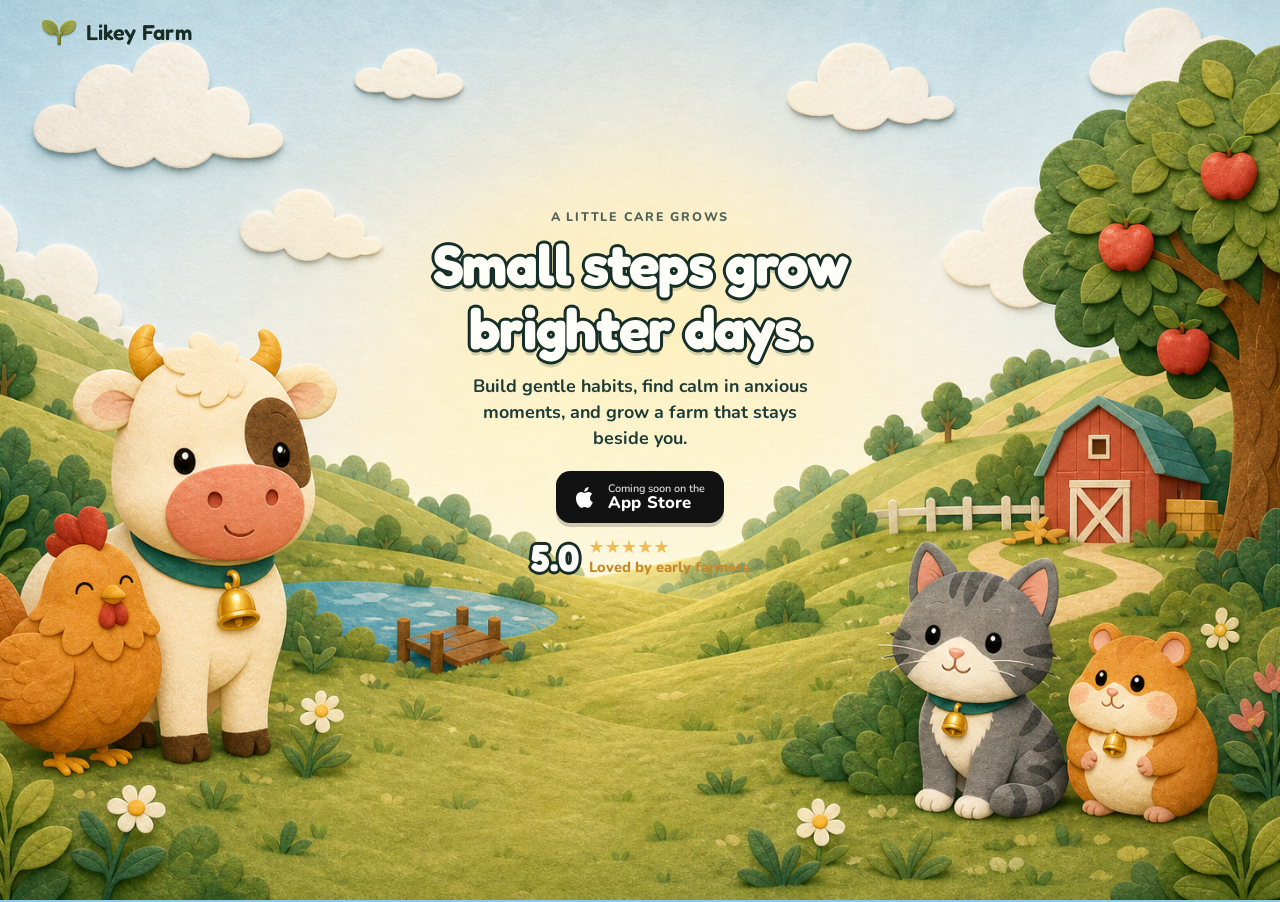
==== index.html @ 561396b1 "first commit" ====
<!DOCTYPE html>
<html lang="en">
<head>
  <meta charset="UTF-8" />
  <meta name="viewport" content="width=device-width, initial-scale=1, viewport-fit=cover" />
  <meta name="theme-color" content="#8ec8e8" />
  <meta name="apple-mobile-web-app-capable" content="yes" />
  <title>Likey Farm — Small steps grow brighter days</title>
  <meta name="description" content="Build gentle habits, find calm in anxious moments, and grow a farm that stays beside you." />
  <link rel="preconnect" href="https://fonts.googleapis.com" />
  <link rel="preconnect" href="https://fonts.gstatic.com" crossorigin />
  <link href="https://fonts.googleapis.com/css2?family=Fredoka:wght@500;600;700&family=Nunito:wght@500;600;700;800&display=swap" rel="stylesheet" />
  <link rel="stylesheet" href="styles.css" />
</head>
<body>
  <div class="scene" aria-hidden="true">
    <picture>
      <source media="(max-width: 720px)" srcset="assets/likey-hero-mobile.png" />
      <img class="scene__bg" src="assets/likey-hero-scene.png" alt="" />
    </picture>
    <div class="scene__glow"></div>
  </div>

  <header class="topbar">
    <a class="brand" href="#top" aria-label="Likey Farm home">
      <img class="brand__mark" src="assets/likey-logo.png" alt="" width="40" height="40" />
      <span class="brand__name">Likey Farm</span>
    </a>
  </header>

  <main id="top" class="hero">
    <div class="hero__copy">
      <p class="hero__eyebrow">A little care grows</p>
      <h1 class="hero__title">Small steps grow brighter days.</h1>
      <p class="hero__sub">
        Build gentle habits, find calm in anxious moments, and grow a farm that stays beside you.
      </p>

      <div class="hero__actions">
        <a class="store-btn" href="#" aria-disabled="true">
          <svg class="store-btn__icon" viewBox="0 0 24 24" aria-hidden="true">
            <path fill="currentColor" d="M18.71 19.5c-.83 1.24-1.71 2.45-3.05 2.47-1.34.03-1.77-.79-3.29-.79-1.53 0-2 .77-3.27.82-1.31.05-2.3-1.32-3.14-2.53C4.25 17 2.94 12.45 4.7 9.39c.87-1.52 2.43-2.48 4.12-2.51 1.28-.02 2.5.87 3.29.87.78 0 2.26-1.07 3.81-.91.65.03 2.47.26 3.64 1.98-.09.06-2.17 1.28-2.15 3.81.03 3.02 2.65 4.03 2.68 4.04-.03.07-.42 1.44-1.38 2.83M13 3.5c.73-.83 1.94-1.46 2.94-1.5.13 1.17-.34 2.35-1.04 3.19-.69.85-1.83 1.51-2.95 1.42-.15-1.15.41-2.35 1.05-3.11z"/>
          </svg>
          <span class="store-btn__text">
            <span class="store-btn__label">Coming soon on the</span>
            <span class="store-btn__store">App Store</span>
          </span>
        </a>
      </div>

      <div class="hero__proof">
        <span class="hero__score" aria-hidden="true">5.0</span>
        <div class="hero__ratings">
          <div class="stars" aria-hidden="true">
            <span></span><span></span><span></span><span></span><span></span>
          </div>
          <p>Loved by early farmers</p>
        </div>
      </div>
    </div>
  </main>
</body>
</html>
---- styles.css ----
:root {
  --ink: #1f3d36;
  --ink-deep: #163029;
  --milk: #fff8ea;
  --butter: #f0ba57;
  --meadow: #3b7d61;
  --sky: #8ec8e8;
  --safe-top: env(safe-area-inset-top, 0px);
  --safe-right: env(safe-area-inset-right, 0px);
  --safe-bottom: env(safe-area-inset-bottom, 0px);
  --safe-left: env(safe-area-inset-left, 0px);
  --pad-x: clamp(1rem, 4.5vw, 2.5rem);
  --topbar-h: 3.75rem;
}

*,
*::before,
*::after {
  box-sizing: border-box;
}

html {
  margin: 0;
  min-height: 100%;
  -webkit-text-size-adjust: 100%;
  text-size-adjust: 100%;
}

body {
  margin: 0;
  min-height: 100vh;
  min-height: 100dvh;
  font-family: "Nunito", system-ui, sans-serif;
  color: var(--ink);
  background: var(--sky);
  overflow-x: hidden;
}

img {
  display: block;
  max-width: 100%;
  height: auto;
}

a {
  color: inherit;
  text-decoration: none;
  -webkit-tap-highlight-color: transparent;
}

.scene {
  position: fixed;
  inset: 0;
  z-index: 0;
  pointer-events: none;
  overflow: hidden;
}

.scene picture {
  display: block;
  width: 100%;
  height: 100%;
}

.scene__bg {
  width: 100%;
  height: 100%;
  object-fit: cover;
  object-position: center 62%;
  transform-origin: center 65%;
  animation: scene-breathe 14s ease-in-out infinite alternate;
}

.scene__glow {
  position: absolute;
  left: 50%;
  top: 34%;
  width: min(48vw, 480px);
  height: min(38vw, 380px);
  transform: translate(-50%, -50%);
  background: radial-gradient(
    ellipse at center,
    rgba(255, 236, 170, 0.5) 0%,
    rgba(255, 236, 170, 0.16) 42%,
    transparent 72%
  );
  animation: glow-pulse 5s ease-in-out infinite alternate;
}

.topbar {
  position: relative;
  z-index: 2;
  min-height: var(--topbar-h);
  display: flex;
  align-items: center;
  padding:
    calc(0.85rem + var(--safe-top))
    calc(var(--pad-x) + var(--safe-right))
    0.65rem
    calc(var(--pad-x) + var(--safe-left));
}

.brand {
  display: inline-flex;
  align-items: center;
  gap: 0.5rem;
  max-width: 100%;
  animation: fade-down 0.8s ease both;
}

.brand__mark {
  width: clamp(1.85rem, 5vw, 2.35rem);
  height: clamp(1.85rem, 5vw, 2.35rem);
  object-fit: contain;
  flex-shrink: 0;
  filter: drop-shadow(0 2px 0 rgba(31, 61, 54, 0.12));
}

.brand__name {
  font-family: "Fredoka", "Nunito", sans-serif;
  font-weight: 600;
  font-size: clamp(1.15rem, 3.8vw, 1.35rem);
  letter-spacing: 0.01em;
  color: var(--ink-deep);
  text-shadow: 0 1px 0 rgba(255, 248, 234, 0.55);
  white-space: nowrap;
}

.hero {
  position: relative;
  z-index: 1;
  width: 100%;
  min-height: calc(100vh - var(--topbar-h) - var(--safe-top));
  min-height: calc(100dvh - var(--topbar-h) - var(--safe-top));
  display: flex;
  flex-direction: column;
  align-items: center;
  justify-content: center;
  padding:
    1.25rem
    calc(var(--pad-x) + var(--safe-right))
    calc(22vh + var(--safe-bottom))
    calc(var(--pad-x) + var(--safe-left));
}

.hero__copy {
  width: min(100%, 40rem);
  text-align: center;
  animation: fade-up 0.9s ease 0.12s both;
}

.hero__eyebrow {
  margin: 0 0 0.55rem;
  font-size: clamp(0.68rem, 2.4vw, 0.78rem);
  font-weight: 800;
  letter-spacing: 0.14em;
  text-transform: uppercase;
  color: var(--ink);
  opacity: 0.78;
}

.hero__title {
  margin: 0;
  font-family: "Fredoka", "Nunito", sans-serif;
  font-weight: 700;
  font-size: clamp(1.7rem, 6.2vw, 3.55rem);
  line-height: 1.12;
  letter-spacing: -0.02em;
  color: #fffef8;
  max-width: 18ch;
  margin-inline: auto;
  paint-order: stroke fill;
  text-shadow:
    -2px -2px 0 var(--ink-deep),
     2px -2px 0 var(--ink-deep),
    -2px  2px 0 var(--ink-deep),
     2px  2px 0 var(--ink-deep),
    -3px  0 0 var(--ink-deep),
     3px  0 0 var(--ink-deep),
     0 -3px 0 var(--ink-deep),
     0  3px 0 var(--ink-deep),
     0  6px 0 rgba(22, 48, 41, 0.18);
}

.hero__sub {
  margin: 0.85rem auto 0;
  max-width: 34ch;
  font-size: clamp(0.95rem, 3.2vw, 1.12rem);
  font-weight: 700;
  line-height: 1.45;
  color: var(--ink);
  text-shadow: 0 1px 0 rgba(255, 248, 234, 0.45);
}

.hero__actions {
  display: flex;
  justify-content: center;
  gap: 0.75rem;
  margin-top: 1.2rem;
  flex-wrap: wrap;
  width: 100%;
}

.store-btn {
  display: inline-flex;
  align-items: center;
  justify-content: center;
  gap: 0.7rem;
  min-height: 3.1rem;
  padding: 0.72rem 1.2rem 0.72rem 1rem;
  border-radius: 0.9rem;
  background: #121212;
  color: #fff;
  box-shadow: 0 4px 0 rgba(18, 18, 18, 0.2);
  transition: transform 0.2s ease, box-shadow 0.2s ease;
  cursor: default;
  max-width: 100%;
}

.store-btn:hover {
  transform: translateY(-2px);
  box-shadow: 0 6px 0 rgba(18, 18, 18, 0.18);
}

.store-btn:active {
  transform: translateY(1px);
  box-shadow: 0 2px 0 rgba(18, 18, 18, 0.2);
}

.store-btn__icon {
  width: 1.55rem;
  height: 1.55rem;
  flex-shrink: 0;
}

.store-btn__text {
  display: flex;
  flex-direction: column;
  align-items: flex-start;
  line-height: 1.05;
  text-align: left;
}

.store-btn__label {
  font-size: 0.68rem;
  font-weight: 600;
  opacity: 0.85;
}

.store-btn__store {
  font-size: 1.05rem;
  font-weight: 800;
  letter-spacing: 0.01em;
}

.hero__proof {
  margin-top: 1rem;
  display: inline-flex;
  align-items: center;
  justify-content: center;
  gap: 0.65rem;
  animation: fade-up 1s ease 0.28s both;
}

.hero__score {
  font-family: "Fredoka", "Nunito", sans-serif;
  font-size: clamp(1.85rem, 6vw, 2.35rem);
  font-weight: 700;
  line-height: 1;
  color: #fffef8;
  text-shadow:
    -2px -2px 0 var(--ink-deep),
     2px -2px 0 var(--ink-deep),
    -2px  2px 0 var(--ink-deep),
     2px  2px 0 var(--ink-deep),
    -3px  0 0 var(--ink-deep),
     3px  0 0 var(--ink-deep),
     0 -3px 0 var(--ink-deep),
     0  3px 0 var(--ink-deep);
}

.hero__ratings {
  display: flex;
  flex-direction: column;
  align-items: flex-start;
  gap: 0.15rem;
}

.hero__ratings p {
  margin: 0;
  font-size: clamp(0.82rem, 2.8vw, 0.92rem);
  font-weight: 800;
  color: #c4892a;
}

.stars {
  display: flex;
  gap: 0.12rem;
}

.stars span {
  width: 0.9rem;
  height: 0.9rem;
  background: var(--butter);
  clip-path: polygon(
    50% 0%,
    61% 35%,
    98% 35%,
    68% 57%,
    79% 91%,
    50% 70%,
    21% 91%,
    32% 57%,
    2% 35%,
    39% 35%
  );
  filter: drop-shadow(0 1px 0 rgba(97, 59, 43, 0.25));
}

@keyframes fade-up {
  from {
    opacity: 0;
    transform: translateY(18px);
  }
  to {
    opacity: 1;
    transform: translateY(0);
  }
}

@keyframes fade-down {
  from {
    opacity: 0;
    transform: translateY(-10px);
  }
  to {
    opacity: 1;
    transform: translateY(0);
  }
}

@keyframes glow-pulse {
  from {
    opacity: 0.7;
    transform: translate(-50%, -50%) scale(0.96);
  }
  to {
    opacity: 1;
    transform: translate(-50%, -50%) scale(1.04);
  }
}

@keyframes scene-breathe {
  from {
    transform: scale(1);
  }
  to {
    transform: scale(1.018);
  }
}

/* Tablet */
@media (max-width: 900px) {
  .hero {
    justify-content: flex-start;
    padding-top: clamp(1.5rem, 6vh, 3.5rem);
    padding-bottom: calc(34vh + var(--safe-bottom));
  }

  .scene__bg {
    object-position: center 55%;
  }

  .scene__glow {
    top: 28%;
    width: min(70vw, 420px);
    height: min(48vw, 320px);
  }
}

@media (max-width: 720px) and (min-width: 641px) {
  .scene__bg {
    object-position: center 50%;
  }
}

/* Phone */
@media (max-width: 640px) {
  :root {
    --pad-x: 1.1rem;
    --topbar-h: 3.4rem;
  }

  .hero {
    justify-content: flex-start;
    padding-top: clamp(4.5rem, 14vh, 7.5rem);
    padding-bottom: calc(32vh + var(--safe-bottom));
  }

  .hero__copy {
    width: min(100%, 22.5rem);
  }

  .hero__eyebrow {
    margin-bottom: 1rem;
  }

  .hero__title {
    font-size: clamp(1.7rem, 8.6vw, 2.2rem);
    line-height: 1.22;
    max-width: 13ch;
    text-shadow:
      -1.5px -1.5px 0 var(--ink-deep),
       1.5px -1.5px 0 var(--ink-deep),
      -1.5px  1.5px 0 var(--ink-deep),
       1.5px  1.5px 0 var(--ink-deep),
      -2.5px  0 0 var(--ink-deep),
       2.5px  0 0 var(--ink-deep),
       0 -2.5px 0 var(--ink-deep),
       0  2.5px 0 var(--ink-deep),
       0  4px 0 rgba(22, 48, 41, 0.16);
  }

  .hero__sub {
    max-width: 28ch;
    font-size: 0.98rem;
    margin-top: 1.35rem;
    line-height: 1.55;
  }

  .hero__actions {
    margin-top: 1.75rem;
  }

  .store-btn {
    width: 100%;
    max-width: 17.5rem;
    min-height: 3.25rem;
  }

  .scene__bg {
    object-position: center bottom;
    animation: none;
  }

  .scene__glow {
    top: 34%;
    width: 90vw;
    height: 48vw;
    opacity: 0.75;
  }

  .hero__proof {
    margin-top: 1.35rem;
  }
}

/* Small phones */
@media (max-width: 380px) {
  .hero__title {
    font-size: 1.58rem;
    max-width: 12ch;
  }

  .hero__sub {
    font-size: 0.92rem;
  }

  .store-btn__label {
    font-size: 0.62rem;
  }

  .store-btn__store {
    font-size: 0.95rem;
  }

  .hero {
    padding-top: clamp(3.75rem, 12vh, 6rem);
    padding-bottom: calc(34vh + var(--safe-bottom));
  }
}

/* Short landscape phones / small height */
@media (max-height: 700px) and (orientation: landscape) {
  .topbar {
    padding-top: calc(0.45rem + var(--safe-top));
    padding-bottom: 0.35rem;
    min-height: 0;
  }

  .hero {
    justify-content: center;
    padding-top: 0.5rem;
    padding-bottom: calc(0.75rem + var(--safe-bottom));
    min-height: auto;
  }

  .hero__title {
    font-size: clamp(1.35rem, 5vh, 2rem);
    max-width: 22ch;
  }

  .hero__sub {
    font-size: 0.9rem;
    max-width: 42ch;
  }

  .hero__eyebrow {
    margin-bottom: 0.35rem;
  }

  .hero__actions,
  .hero__proof {
    margin-top: 0.7rem;
  }

  .scene__bg {
    object-position: center 60%;
  }
}

/* Very short portrait (small phones / browser chrome) */
@media (max-height: 720px) and (orientation: portrait) and (max-width: 640px) {
  .hero {
    padding-top: clamp(3.25rem, 10vh, 5rem);
    padding-bottom: calc(30vh + var(--safe-bottom));
  }

  .hero__eyebrow {
    margin-bottom: 0.85rem;
  }

  .hero__sub {
    margin-top: 1.15rem;
  }

  .hero__actions {
    margin-top: 1.4rem;
  }

  .hero__proof {
    margin-top: 1.1rem;
  }
}

@media (prefers-reduced-motion: reduce) {
  *,
  *::before,
  *::after {
    animation: none !important;
    transition: none !important;
  }
}

@media (hover: none) {
  .store-btn:hover {
    transform: none;
    box-shadow: 0 4px 0 rgba(18, 18, 18, 0.2);
  }
}
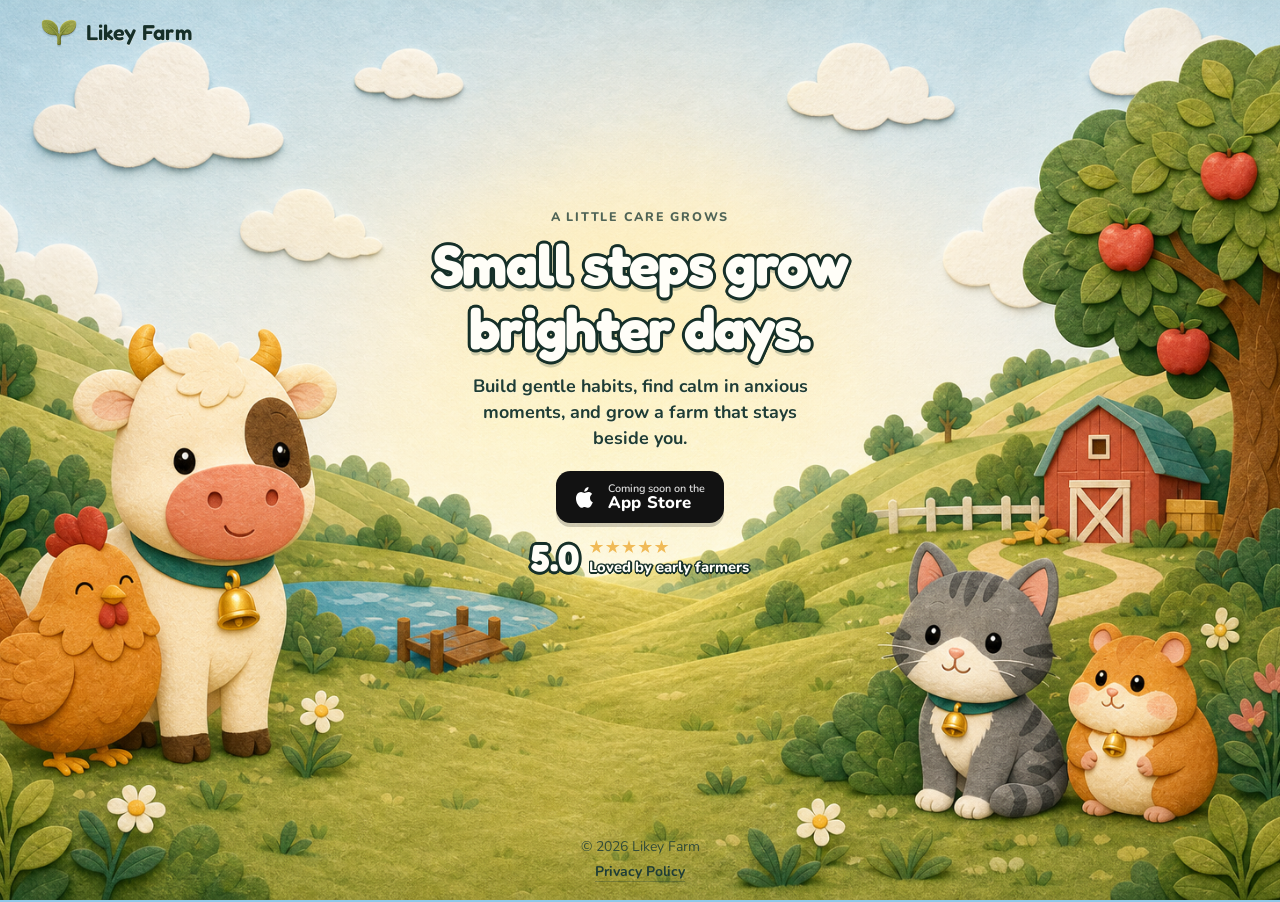
==== commit 640686aa: "Add privacy policy page" ====
--- a/index.html
+++ b/index.html
@@ -59,5 +59,10 @@
       </div>
     </div>
   </main>
+  <footer class="footer">
+  <p>© 2026 Likey Farm</p>
+  <a href="privacy.html">Privacy Policy</a>
+</footer>
 </body>
+
 </html>
--- a/styles.css
+++ b/styles.css
@@ -290,7 +290,16 @@
   margin: 0;
   font-size: clamp(0.82rem, 2.8vw, 0.92rem);
   font-weight: 800;
-  color: #c4892a;
+  color: #fffef8;
+  text-shadow:
+    -1px -1px 0 var(--ink-deep),
+     1px -1px 0 var(--ink-deep),
+    -1px  1px 0 var(--ink-deep),
+     1px  1px 0 var(--ink-deep),
+    -1.5px  0 0 var(--ink-deep),
+     1.5px  0 0 var(--ink-deep),
+     0 -1.5px 0 var(--ink-deep),
+     0  1.5px 0 var(--ink-deep);
 }
 
 .stars {
@@ -558,3 +567,34 @@
     box-shadow: 0 4px 0 rgba(18, 18, 18, 0.2);
   }
 }
+
+.footer {
+  position: fixed;
+  left: 0;
+  right: 0;
+  bottom: max(18px, env(safe-area-inset-bottom));
+  z-index: 5;
+
+  display: flex;
+  flex-direction: column;
+  align-items: center;
+  gap: 6px;
+
+  font-size: 14px;
+  color: rgba(31,61,54,.85);
+}
+
+.footer p{
+  margin:0;
+}
+
+.footer a{
+  color: var(--ink);
+  font-weight:700;
+  text-decoration:none;
+  border-bottom:1px solid rgba(31,61,54,.3);
+}
+
+.footer a:hover{
+  opacity:.75;
+}
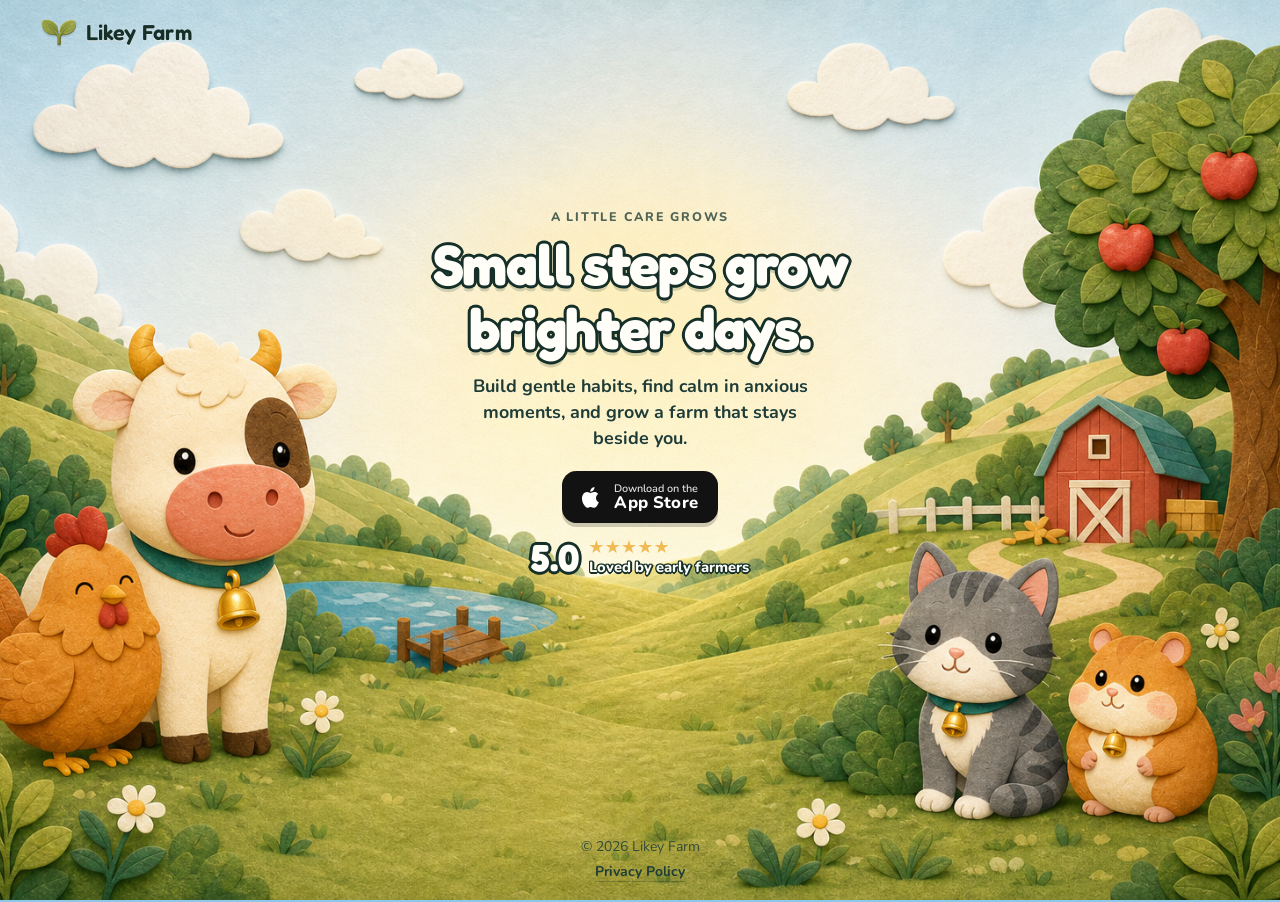
==== commit 058a18e6: "Add download app" ====
--- a/index.html
+++ b/index.html
@@ -37,12 +37,14 @@
       </p>
 
       <div class="hero__actions">
-        <a class="store-btn" href="#" aria-disabled="true">
+        <a class="store-btn" href="https://apps.apple.com/us/app/likeyfarm-self-care-grows-farm/id6792156178" aria-disabled="true" target="_blank"
+        rel="noopener noreferrer"
+        aria-label="Download Likey Farm on the App Store">
           <svg class="store-btn__icon" viewBox="0 0 24 24" aria-hidden="true">
             <path fill="currentColor" d="M18.71 19.5c-.83 1.24-1.71 2.45-3.05 2.47-1.34.03-1.77-.79-3.29-.79-1.53 0-2 .77-3.27.82-1.31.05-2.3-1.32-3.14-2.53C4.25 17 2.94 12.45 4.7 9.39c.87-1.52 2.43-2.48 4.12-2.51 1.28-.02 2.5.87 3.29.87.78 0 2.26-1.07 3.81-.91.65.03 2.47.26 3.64 1.98-.09.06-2.17 1.28-2.15 3.81.03 3.02 2.65 4.03 2.68 4.04-.03.07-.42 1.44-1.38 2.83M13 3.5c.73-.83 1.94-1.46 2.94-1.5.13 1.17-.34 2.35-1.04 3.19-.69.85-1.83 1.51-2.95 1.42-.15-1.15.41-2.35 1.05-3.11z"/>
           </svg>
           <span class="store-btn__text">
-            <span class="store-btn__label">Coming soon on the</span>
+            <span class="store-btn__label">Download on the</span>
             <span class="store-btn__store">App Store</span>
           </span>
         </a>
